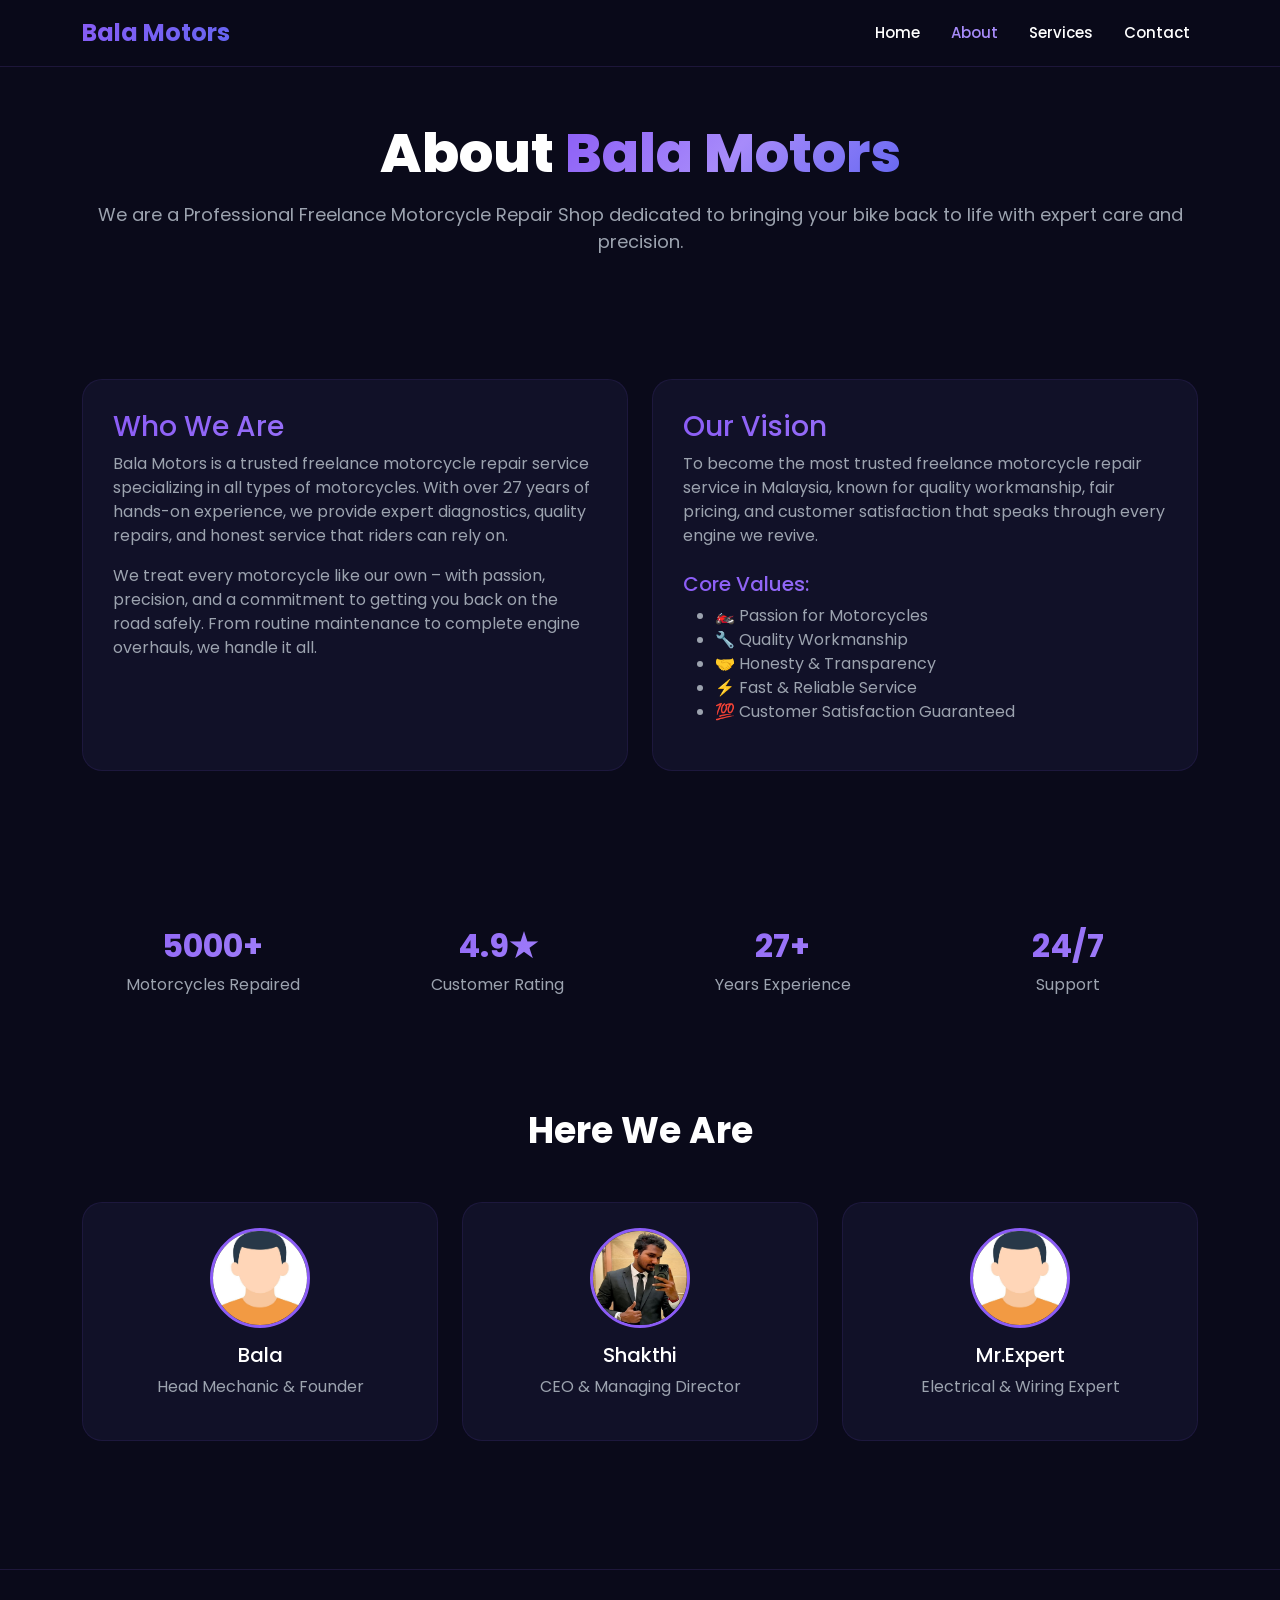
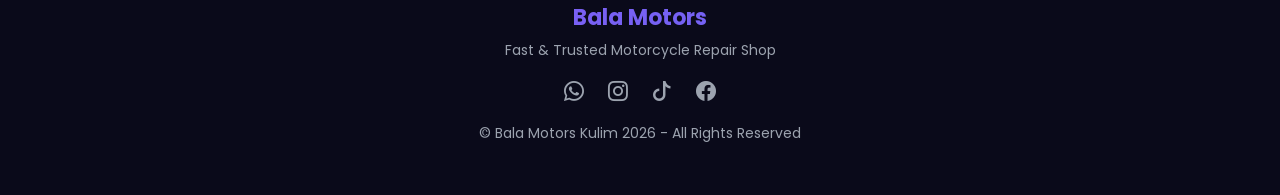
==== About.html @ bedce53d "First upload" ====
<!DOCTYPE html>
<html lang="en">
<head>
<meta charset="UTF-8">
<meta name="viewport" content="width=device-width, initial-scale=1.0">

<title>About Us | Bala Motors</title>

<link href="https://cdn.jsdelivr.net/npm/bootstrap@5.3.3/dist/css/bootstrap.min.css" rel="stylesheet">
<link rel="stylesheet" href="https://cdn.jsdelivr.net/npm/bootstrap-icons@1.11.3/font/bootstrap-icons.min.css">
<link href="https://fonts.googleapis.com/css2?family=Poppins:wght@300;400;500;600;700&display=swap" rel="stylesheet">
<link href="https://unpkg.com/aos@2.3.4/dist/aos.css" rel="stylesheet">
<link rel="stylesheet" href="style.css">

<style>

.about-hero{
    padding:120px 0 60px;
    text-align:center;
}

.about-hero h1{
    font-size:55px;
    font-weight:800;
}

.about-hero .gradient-text{
    background:linear-gradient(135deg, #8b5cf6, #a78bfa, #6366f1);
    -webkit-background-clip:text;
    -webkit-text-fill-color:transparent;
    background-clip:text;
}

.about-hero p{
    color:#9ca3af;
    margin-top:15px;
    font-size:18px;
}

.stats-section{
    text-align:center;
    margin-top:60px;
}

.stats-section h2{
    background:linear-gradient(135deg, #8b5cf6, #a78bfa);
    -webkit-background-clip:text;
    -webkit-text-fill-color:transparent;
    background-clip:text;
    font-weight:700;
}

.stats-section p{
    color:#9ca3af;
}

.team-card{
    background:#111128;
    border-radius:20px;
    padding:25px;
    text-align:center;
    transition:0.4s;
    border:1px solid rgba(139,92,246,0.1);
}

.team-card:hover{
    transform:translateY(-10px);
    box-shadow:0 0 25px rgba(139,92,246,0.2);
    border-color:#8b5cf6;
}

.team-card img{
    width:100px;
    height:100px;
    border-radius:50%;
    margin-bottom:15px;
    border:3px solid #8b5cf6;
}

.gradient-text-small{
    background:linear-gradient(135deg, #8b5cf6, #a78bfa);
    -webkit-background-clip:text;
    -webkit-text-fill-color:transparent;
    background-clip:text;
}

</style>

</head>
<body>

<!-- NAVBAR -->
<nav class="navbar navbar-expand-lg navbar-dark fixed-top">
<div class="container">
<a class="navbar-brand" href="index.html">Bala Motors</a>
<button class="navbar-toggler" data-bs-toggle="collapse" data-bs-target="#navbarNav">
<span class="navbar-toggler-icon"></span>
</button>
<div class="collapse navbar-collapse" id="navbarNav">
<ul class="navbar-nav ms-auto">
<li class="nav-item"><a class="nav-link" href="index.html">Home</a></li>
<li class="nav-item"><a class="nav-link active" href="About.html">About</a></li>
<li class="nav-item"><a class="nav-link" href="Services.html">Services</a></li>
<li class="nav-item"><a class="nav-link" href="Contact.html">Contact</a></li>
</ul>
</div>
</div>
</nav>

<!-- HERO -->
<section class="about-hero">
<div class="container">
<h1 data-aos="fade-up">About <span class="gradient-text">Bala Motors</span></h1>
<p data-aos="fade-up" data-aos-delay="100">We are a Professional Freelance Motorcycle Repair Shop dedicated to bringing your bike back to life with expert care and precision.</p>
</div>
</section>

<!-- ABOUT INFO -->
<section class="py-5">
<div class="container">
<div class="row g-4">

<div class="col-lg-6" data-aos="fade-right">
<div class="card-custom">
<h3 class="gradient-text-small">Who We Are</h3>
<p class="text-secondary">Bala Motors is a trusted freelance motorcycle repair service specializing in all types of motorcycles. With over 27 years of hands-on experience, we provide expert diagnostics, quality repairs, and honest service that riders can rely on.</p>
<p class="text-secondary">We treat every motorcycle like our own – with passion, precision, and a commitment to getting you back on the road safely. From routine maintenance to complete engine overhauls, we handle it all.</p>
</div>
</div>

<div class="col-lg-6" data-aos="fade-left">
<div class="card-custom">
<h3 class="gradient-text-small">Our Vision</h3>
<p class="text-secondary">To become the most trusted freelance motorcycle repair service in Malaysia, known for quality workmanship, fair pricing, and customer satisfaction that speaks through every engine we revive.</p>
<h5 class="mt-4 gradient-text-small">Core Values:</h5>
<ul class="text-secondary">
<li>🏍️ Passion for Motorcycles</li>
<li>🔧 Quality Workmanship</li>
<li>🤝 Honesty & Transparency</li>
<li>⚡ Fast & Reliable Service</li>
<li>💯 Customer Satisfaction Guaranteed</li>
</ul>
</div>
</div>

</div>
</div>
</section>

<!-- STATS -->
<section class="py-5">
<div class="container stats-section">
<div class="row">
<div class="col-lg-3 col-6"><h2>5000+</h2><p>Motorcycles Repaired</p></div>
<div class="col-lg-3 col-6"><h2>4.9★</h2><p>Customer Rating</p></div>
<div class="col-lg-3 col-6"><h2>27+</h2><p>Years Experience</p></div>
<div class="col-lg-3 col-6"><h2>24/7</h2><p>Support</p></div>
</div>
</div>
</section>

<!-- TEAM -->
<section class="py-5">
<div class="container">
<div class="section-title"><h2>Here We <span class="gradient-text">Are</span></h2></div>
<div class="row g-4">

<div class="col-lg-4">
<div class="team-card" data-aos="zoom-in">
<img src="bala.jpeg">
<h5>Bala</h5>
<p class="text-secondary">Head Mechanic & Founder</p>
</div>
</div>

<div class="col-lg-4">
<div class="team-card" data-aos="zoom-in" data-aos-delay="100">
<img src="shakthi.jpeg">
<h5>Shakthi</h5>
<p class="text-secondary">CEO & Managing Director</p>
</div>
</div>

<div class="col-lg-4">
<div class="team-card" data-aos="zoom-in" data-aos-delay="200">
<img src="bala.jpeg">
<h5>Mr.Expert</h5>
<p class="text-secondary">Electrical & Wiring Expert</p>
</div>
</div>

</div>
</div>
</section>

<!-- FOOTER -->
<footer>
<div class="container">
<h4>Bala Motors</h4>
<p class="text-secondary">Fast & Trusted Motorcycle Repair Shop</p>
<div class="social-icons">
<a href="https://wa.me/601117349896" target="_blank"><i class="bi bi-whatsapp"></i></a>
<a href="https://www.instagram.com/balamotors_kulim?igsh=MWhoMzZ2YWgzcnhmag%3D%3D&utm_source=qr" target="_blank"><i class="bi bi-instagram"></i></a>
<a href="https://www.tiktok.com/@bala.motors.kulim?_r=1&_t=ZS-96RLqEryTED" target="_blank"><i class="bi bi-tiktok"></i></a>
<a href="#"><i class="bi bi-facebook"></i></a>
</div>
<p class="text-secondary mt-3">© Bala Motors Kulim 2026 - All Rights Reserved</p>
</div>
</footer>

<script src="https://cdn.jsdelivr.net/npm/bootstrap@5.3.3/dist/js/bootstrap.bundle.min.js"></script>
<script src="https://unpkg.com/aos@2.3.4/dist/aos.js"></script>
<script src="script.js"></script>

</body>
</html>
---- style.css ----
/* ========================= */
/* BALA MOTORS - GLOBAL STYLES */
/* ========================= */

*{
    margin:0;
    padding:0;
    box-sizing:border-box;
    font-family:'Poppins',sans-serif;
}

html{
    scroll-behavior:smooth;
}

body{
    background:#0a0a1a;
    color:white;
    overflow-x:hidden;
}

/* ========================= */
/* NAVBAR - COMPACT */
/* ========================= */
.navbar{
    background:rgba(10,10,26,0.95);
    backdrop-filter:blur(15px);
    padding:10px 0;
    z-index:9999;
    border-bottom:1px solid rgba(139,92,246,0.15);
}

.navbar-brand{
    font-size:24px;
    font-weight:700;
    background:linear-gradient(135deg, #8b5cf6, #6366f1);
    -webkit-background-clip:text;
    -webkit-text-fill-color:transparent;
    background-clip:text;
}

.navbar-toggler{
    border:1px solid rgba(139,92,246,0.3);
    padding:5px 8px;
}

.navbar-toggler:focus{
    box-shadow:0 0 10px rgba(139,92,246,0.3);
}

.navbar-toggler-icon{
    background-image:url("data:image/svg+xml,%3csvg xmlns='http://www.w3.org/2000/svg' viewBox='0 0 30 30'%3e%3cpath stroke='rgba(139, 92, 246, 1)' stroke-linecap='round' stroke-miterlimit='10' stroke-width='2' d='M4 7h22M4 15h22M4 23h22'/%3e%3c/svg%3e");
}

.nav-link{
    color:white !important;
    margin-left:15px;
    transition:0.3s;
    font-weight:500;
    font-size:15px;
}

.nav-link:hover,
.nav-link.active{
    color:#a78bfa !important;
}

/* ========================= */
/* BUTTONS */
/* ========================= */
.btn-custom{
    padding:12px 28px;
    border-radius:50px;
    font-weight:600;
    border:none;
    transition:0.4s;
    text-decoration:none;
    display:inline-block;
    font-size:15px;
}

.btn-purple{
    background:linear-gradient(135deg, #8b5cf6, #6366f1);
    color:white;
    box-shadow:0 0 25px rgba(139,92,246,0.4);
}

.btn-purple:hover{
    transform:translateY(-5px);
    box-shadow:0 0 35px rgba(139,92,246,0.6);
    color:white;
}

.btn-outline-custom{
    border:2px solid #8b5cf6;
    color:#a78bfa;
    margin-left:12px;
}

.btn-outline-custom:hover{
    background:linear-gradient(135deg, #8b5cf6, #6366f1);
    color:white;
    transform:translateY(-5px);
    box-shadow:0 0 25px rgba(139,92,246,0.4);
}

.btn-primary-custom{
    background:linear-gradient(135deg, #8b5cf6, #6366f1);
    border:none;
    padding:14px;
    font-weight:600;
    border-radius:12px;
    color:white;
    transition:0.3s;
    cursor:pointer;
}

.btn-primary-custom:hover{
    box-shadow:0 0 30px rgba(139,92,246,0.5);
    color:white;
    transform:translateY(-2px);
}

/* ========================= */
/* SECTION TITLES */
/* ========================= */
.section-title{
    text-align:center;
    margin-bottom:50px;
}

.section-title h2{
    font-size:36px;
    font-weight:700;
}

.section-title p{
    color:#9ca3af;
    font-size:17px;
}

.text-secondary{
    color:#9ca3af !important;
}

.text-purple{
    color:#a78bfa !important;
}

/* ========================= */
/* CARDS */
/* ========================= */
.card-custom{
    background:#111128;
    padding:30px;
    border-radius:20px;
    transition:0.4s;
    border:1px solid rgba(139,92,246,0.1);
    height:100%;
}

.card-custom:hover{
    transform:translateY(-10px);
    border-color:#8b5cf6;
    box-shadow:0 0 30px rgba(139,92,246,0.2);
}

/* ========================= */
/* FORM */
/* ========================= */
.form-control{
    background:#111128;
    border:1px solid rgba(139,92,246,0.2);
    color:white;
    padding:14px;
    font-size:15px;
    border-radius:12px;
}

.form-control:focus{
    background:#111128;
    color:white;
    border-color:#8b5cf6;
    box-shadow:0 0 15px rgba(139,92,246,0.15);
}

.form-control::placeholder{
    color:#6b7280;
}

.form-control option{
    background:#111128;
    color:white;
}

textarea.form-control{
    resize:vertical;
}

/* ========================= */
/* FOOTER */
/* ========================= */
footer{
    background:#0a0a1a;
    padding:35px 0;
    text-align:center;
    margin-top:80px;
    border-top:1px solid rgba(139,92,246,0.15);
}

footer h4{
    background:linear-gradient(135deg, #8b5cf6, #6366f1);
    -webkit-background-clip:text;
    -webkit-text-fill-color:transparent;
    background-clip:text;
    font-weight:700;
    font-size:22px;
}

footer .text-secondary{
    color:#9ca3af !important;
    font-size:14px;
}

footer .social-icons{
    margin-top:15px;
}

footer .social-icons a{
    color:#9ca3af;
    font-size:20px;
    margin:0 10px;
    transition:0.3s;
    display:inline-block;
    text-decoration:none;
}

footer .social-icons a:hover{
    color:#8b5cf6;
    transform:translateY(-3px);
}

/* ========================= */
/* CHAT SYSTEM */
/* ========================= */
.chat-btn{
    position:fixed;
    bottom:25px;
    right:25px;
    width:55px;
    height:55px;
    background:linear-gradient(135deg, #8b5cf6, #6366f1);
    border-radius:50%;
    display:flex;
    align-items:center;
    justify-content:center;
    font-size:24px;
    cursor:pointer;
    z-index:999999;
    color:white;
    box-shadow:0 0 25px rgba(139,92,246,0.5);
    border:none;
    transition:0.3s;
    animation:pulse 2s infinite;
}

@keyframes pulse{
    0%{box-shadow:0 0 25px rgba(139,92,246,0.5);}
    50%{box-shadow:0 0 45px rgba(139,92,246,0.8);}
    100%{box-shadow:0 0 25px rgba(139,92,246,0.5);}
}

.chat-btn:hover{
    transform:scale(1.1);
    animation:none;
    box-shadow:0 0 50px rgba(139,92,246,0.9);
}

.chat-box{
    position:fixed;
    bottom:90px;
    right:25px;
    width:280px;
    background:#111128;
    border:1px solid #8b5cf6;
    border-radius:15px;
    display:none;
    flex-direction:column;
    z-index:999999;
    overflow:hidden;
}

.chat-header{
    background:linear-gradient(135deg, #8b5cf6, #6366f1);
    padding:10px 15px;
    display:flex;
    justify-content:space-between;
    align-items:center;
    font-weight:600;
    color:white;
    font-size:14px;
}

.chat-header span:last-child{
    cursor:pointer;
    font-size:18px;
}

.chat-header span:last-child:hover{
    color:#000;
}

.chat-body{
    padding:15px;
}

.chat-msg{
    font-size:14px;
    color:#9ca3af;
    margin-bottom:15px;
}

.chat-box button{
    width:100%;
    margin-top:8px;
    padding:10px;
    border:none;
    border-radius:8px;
    background:#1a1a3e;
    color:white;
    cursor:pointer;
    transition:0.3s;
    font-size:13px;
    text-align:left;
    padding-left:15px;
    border:1px solid rgba(139,92,246,0.2);
}

.chat-box button:hover{
    background:linear-gradient(135deg, #8b5cf6, #6366f1);
    transform:translateX(5px);
}

/* ========================= */
/* SCROLLBAR */
/* ========================= */
::-webkit-scrollbar{
    width:8px;
}

::-webkit-scrollbar-track{
    background:#0a0a1a;
}

::-webkit-scrollbar-thumb{
    background:#8b5cf6;
    border-radius:10px;
}

::-webkit-scrollbar-thumb:hover{
    background:#6366f1;
}

/* ========================= */
/* RESPONSIVE - TABLET */
/* ========================= */
@media(max-width:991px){
    .navbar{
        padding:8px 0;
    }
    .navbar-brand{
        font-size:20px;
    }
    .nav-link{
        margin-left:0;
        padding:10px 0;
        text-align:center;
        font-size:16px;
    }
    .navbar-collapse{
        background:rgba(10,10,26,0.98);
        border-radius:15px;
        padding:15px;
        margin-top:10px;
        border:1px solid rgba(139,92,246,0.2);
    }
    
    .hero{
        padding-top:80px;
        text-align:center;
    }
    .hero-text h1{
        font-size:36px;
    }
    .phone-container{
        margin-top:40px;
    }
    .phone-image{
        max-width:280px;
    }
    .stats{
        justify-content:center;
        gap:20px;
    }
    .stat-box h2{
        font-size:24px;
    }
    
    .btn-outline-custom{
        margin-left:0;
        margin-top:12px;
    }
    
    .section-title h2{
        font-size:28px;
    }
    .section-title p{
        font-size:15px;
    }
    
    .welcome-text{
        font-size:18px;
    }
    
    .services-hero h1,
    .about-hero h1,
    .contact-hero h1{
        font-size:38px;
    }
    
    .image-slider img{
        height:280px;
    }
    
    footer{
        padding:25px 0;
    }
    footer h4{
        font-size:20px;
    }
}

/* ========================= */
/* RESPONSIVE - MOBILE */
/* ========================= */
@media(max-width:576px){
    .navbar{
        padding:6px 0;
    }
    .navbar-brand{
        font-size:18px;
    }
    
    .hero{
        padding-top:70px;
        min-height:auto;
        padding-bottom:40px;
    }
    .hero-text h1{
        font-size:26px;
    }
    .hero-text .highlight{
        font-size:13px;
        padding:4px 10px;
    }
    .hero-text p{
        font-size:14px;
    }
    .hero-btns{
        margin-top:25px;
    }
    .hero-btns .btn-custom{
        display:block;
        width:100%;
        text-align:center;
        margin-bottom:10px;
    }
    .hero-btns .btn-outline-custom{
        margin-left:0;
    }
    
    .stats{
        gap:15px;
        margin-top:25px;
    }
    .stat-box h2{
        font-size:20px;
    }
    .stat-box p{
        font-size:12px;
    }
    
    .phone-container{
        margin-top:30px;
    }
    .phone-image{
        max-width:220px;
    }
    .phone-glow{
        width:200px;
        height:200px;
    }
    
    .section-title h2{
        font-size:22px;
    }
    .section-title p{
        font-size:14px;
    }
    
    .welcome-section{
        padding:40px 0;
    }
    .welcome-text{
        font-size:16px;
    }
    
    .image-slider img{
        height:200px;
    }
    .slider-btn{
        width:32px;
        height:32px;
        font-size:14px;
    }
    
    .services-hero,
    .about-hero{
        padding:100px 0 40px;
    }
    .services-hero h1,
    .about-hero h1{
        font-size:30px;
    }
    .services-hero p,
    .about-hero p{
        font-size:14px;
    }
    
    .contact-hero{
        padding:110px 0 40px;
    }
    .contact-hero h1{
        font-size:32px;
    }
    .contact-hero p{
        font-size:14px;
    }
    
    .card-custom,
    .service-card,
    .card-box{
        padding:20px 15px;
    }
    .service-card h4{
        font-size:17px;
    }
    .service-card ul li{
        font-size:13px;
    }
    
    .team-card img{
        width:80px;
        height:80px;
    }
    
    .stats-section .col-6{
        margin-bottom:15px;
    }
    .stats-section h2{
        font-size:22px;
    }
    .stats-section p{
        font-size:12px;
    }
    
    .chat-btn{
        width:48px;
        height:48px;
        font-size:20px;
        bottom:20px;
        right:15px;
    }
    .chat-box{
        width:260px;
        bottom:80px;
        right:15px;
    }
    
    footer{
        padding:20px 0;
        margin-top:50px;
    }
    footer h4{
        font-size:18px;
    }
    footer .text-secondary{
        font-size:12px;
    }
    footer .social-icons a{
        font-size:18px;
        margin:0 8px;
    }
    
    .btn-custom{
        padding:10px 20px;
        font-size:14px;
    }
    
    .btn-primary-custom{
        padding:12px;
        font-size:14px;
    }
    
    iframe{
        height:200px;
    }
}
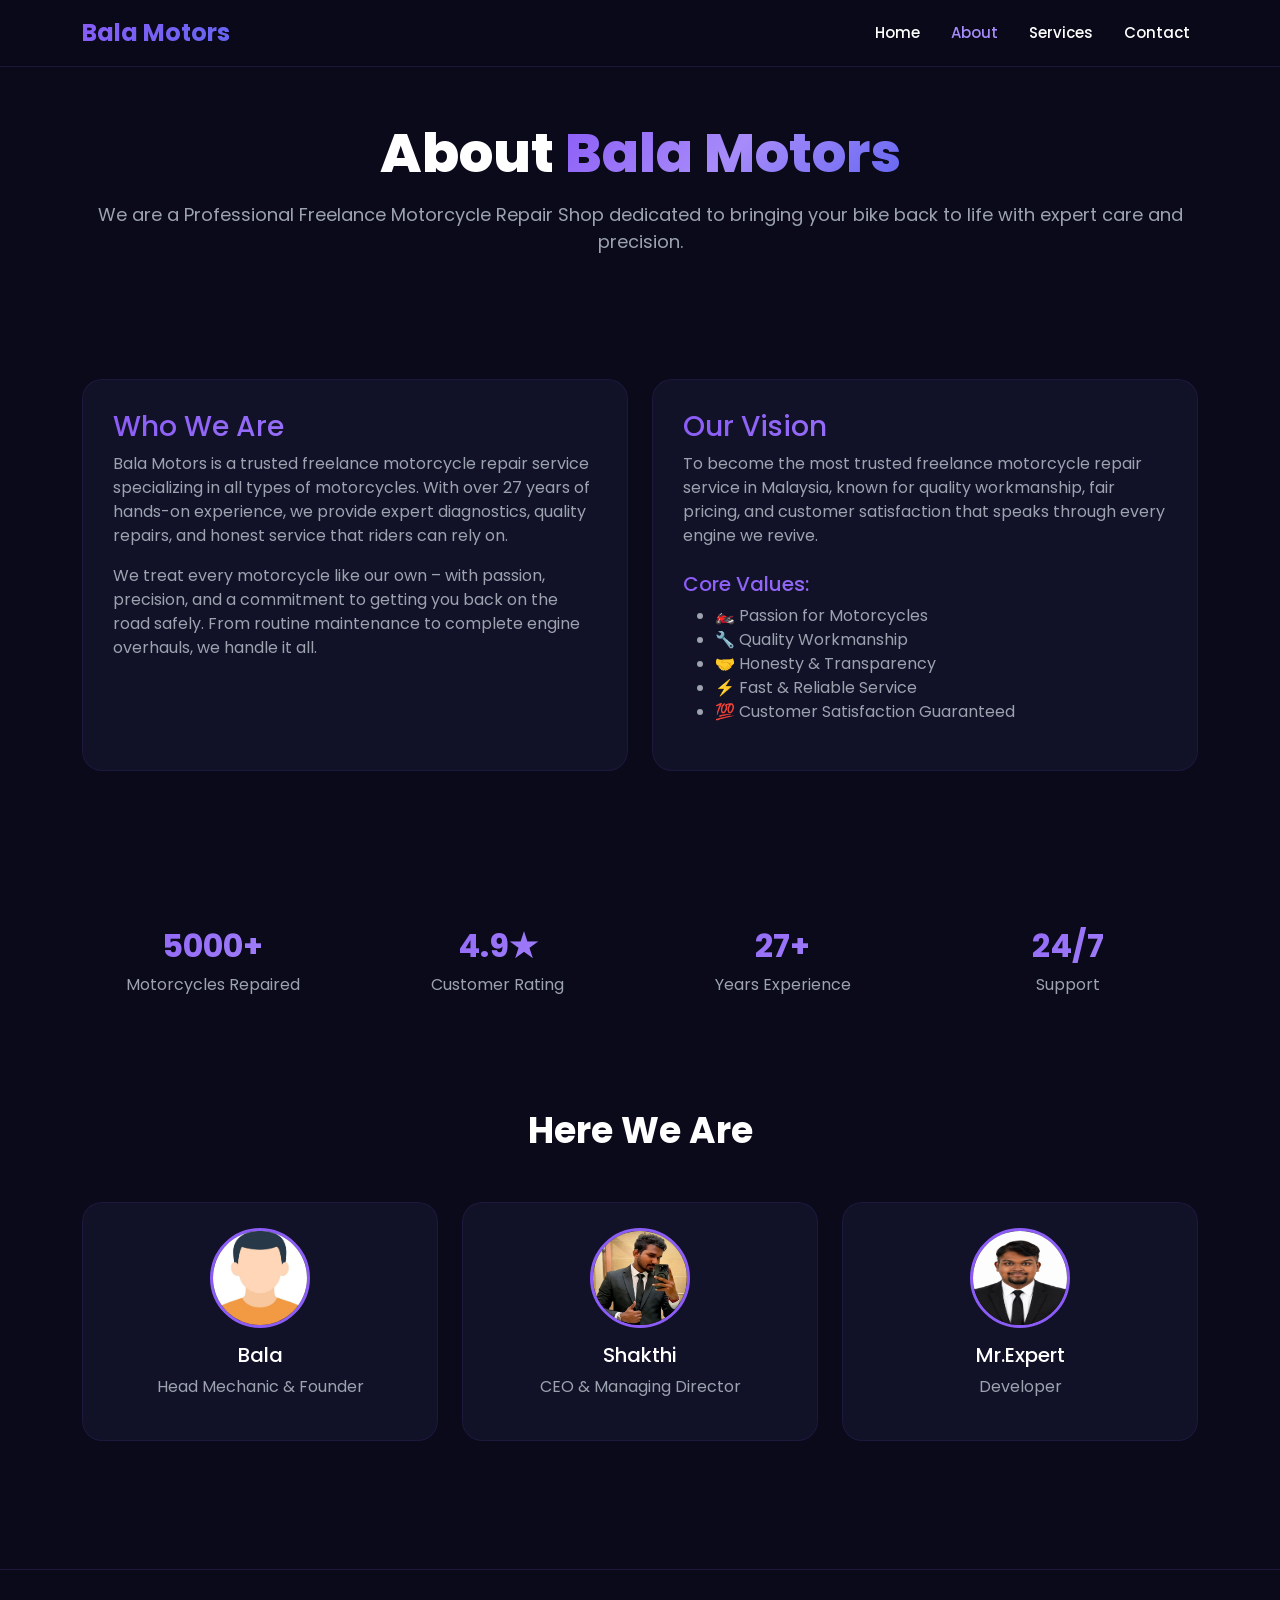
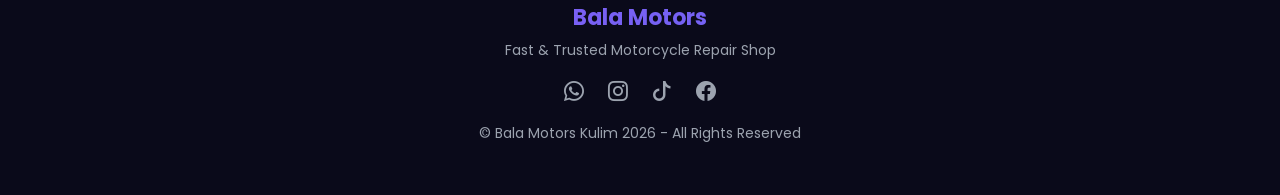
==== commit c28a4801: "Added vish image" ====
--- a/About.html
+++ b/About.html
@@ -183,9 +183,9 @@
 
 <div class="col-lg-4">
 <div class="team-card" data-aos="zoom-in" data-aos-delay="200">
-<img src="bala.jpeg">
+<img src="Vish.jpeg">
 <h5>Mr.Expert</h5>
-<p class="text-secondary">Electrical & Wiring Expert</p>
+<p class="text-secondary">Developer</p>
 </div>
 </div>
 
--- a/style.css
+++ b/style.css
@@ -362,6 +362,46 @@
 }
 
 /* ========================= */
+/* SERVICE PRICE STYLING */
+/* ========================= */
+.service-card ul li .price {
+    color: #a78bfa;
+    font-weight: 600;
+    font-size: 14px;
+    white-space: nowrap;
+}
+
+/* ========================= */
+/* NEW: DISABLED FORM FIELDS */
+/* ========================= */
+.form-control:disabled {
+    background-color: #1a1a3e;
+    color: #6b7280;
+    cursor: not-allowed;
+    border-color: rgba(139,92,246,0.05);
+}
+.form-check-input:disabled {
+    cursor: not-allowed;
+    opacity: 0.5;
+}
+
+/* ========================= */
+/* NEW: ESTIMATE PRICE BOX */
+/* ========================= */
+#estimateBox {
+    transition: all 0.3s ease;
+}
+#estimateBox span:first-child {
+    color: #a78bfa;
+    font-weight: 600;
+}
+#estimateBox span:last-child {
+    color: #ffffff;
+    font-size: 20px;
+    font-weight: 700;
+}
+
+/* ========================= */
 /* RESPONSIVE - TABLET */
 /* ========================= */
 @media(max-width:991px){
@@ -615,4 +655,16 @@
     iframe{
         height:200px;
     }
+}
+
+/* Disabled form fields */
+.form-control:disabled {
+    background-color: #1a1a3e;
+    color: #6b7280;
+    cursor: not-allowed;
+    border-color: rgba(139,92,246,0.05);
+}
+.form-check-input:disabled {
+    cursor: not-allowed;
+    opacity: 0.5;
 }
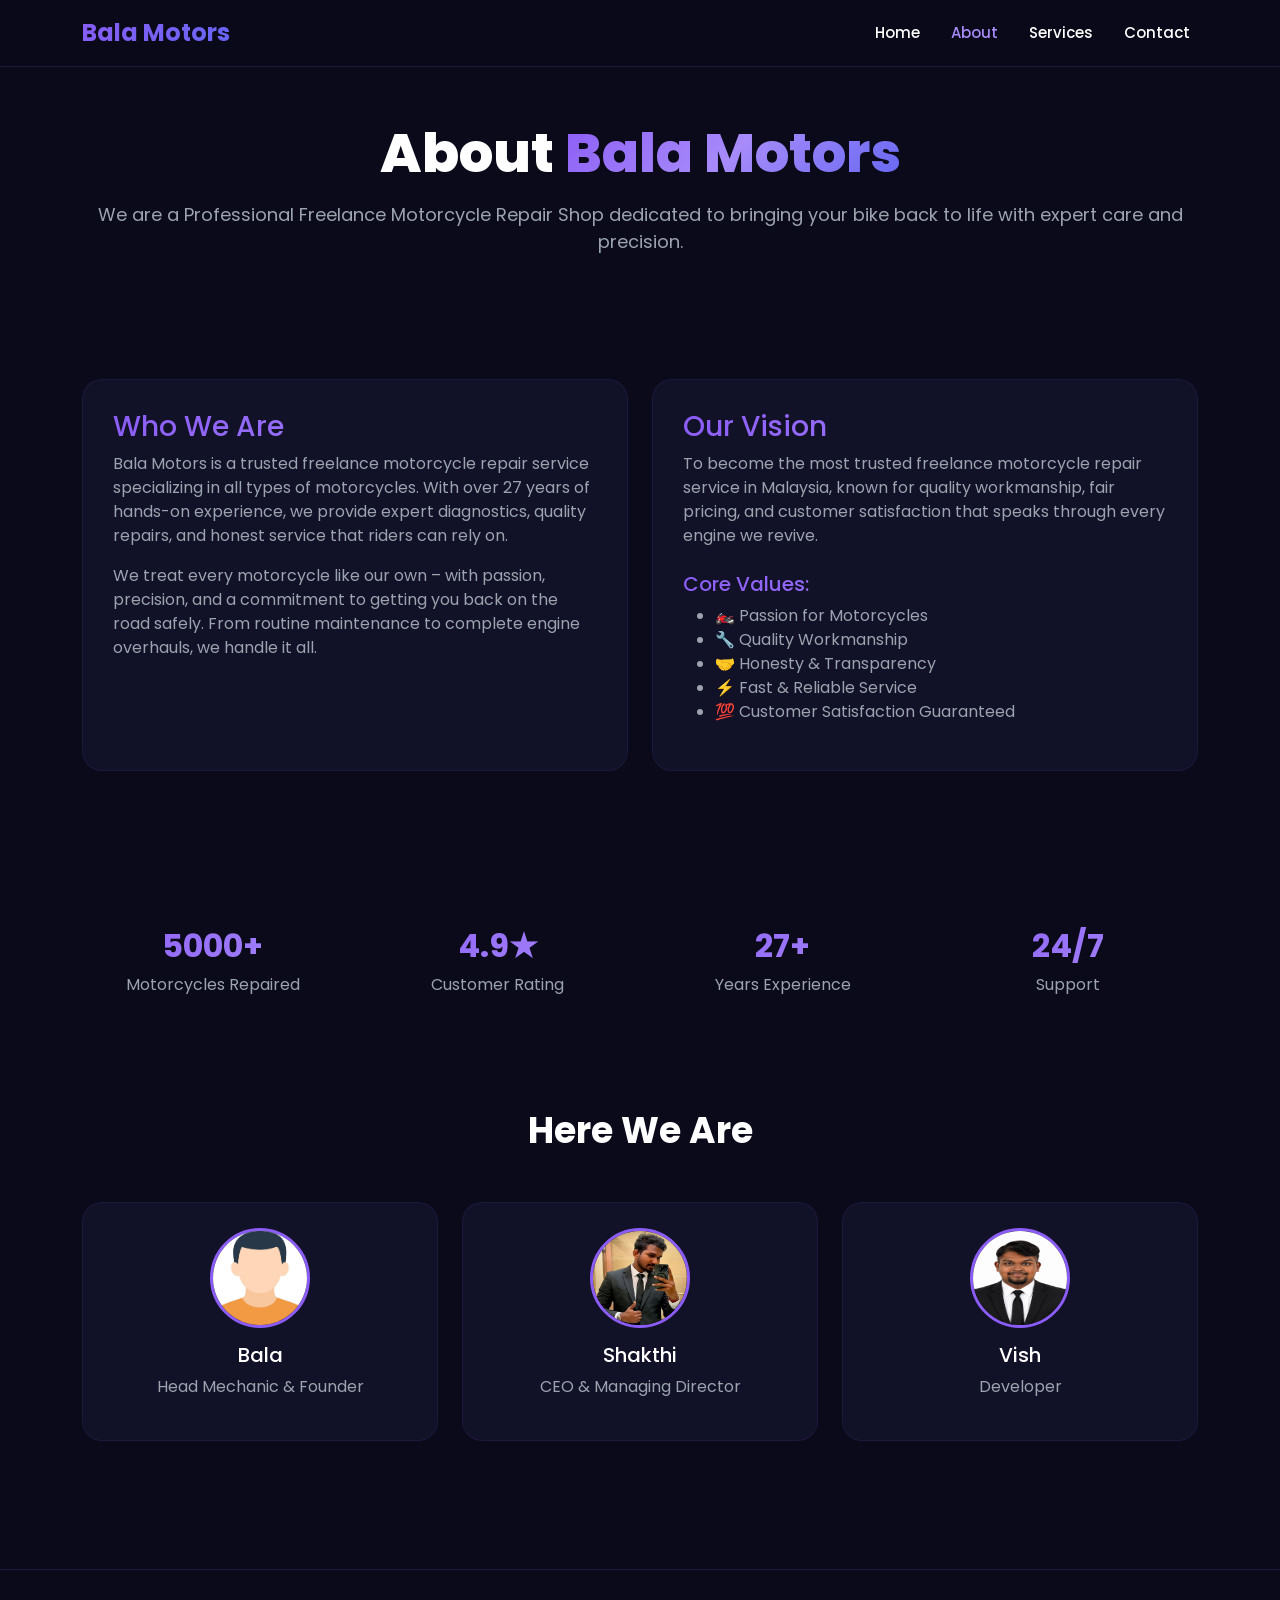
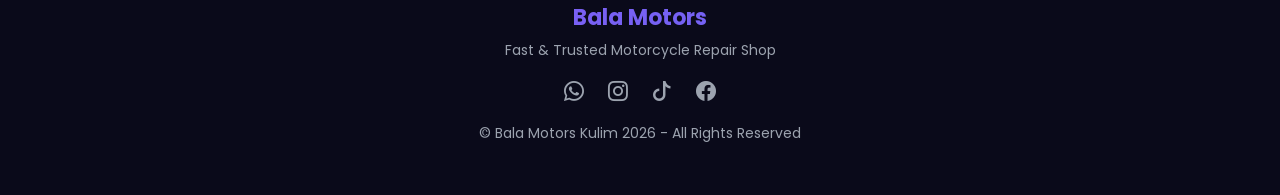
==== commit 15bed67a: "Added vish name" ====
--- a/About.html
+++ b/About.html
@@ -184,7 +184,7 @@
 <div class="col-lg-4">
 <div class="team-card" data-aos="zoom-in" data-aos-delay="200">
 <img src="Vish.jpeg">
-<h5>Mr.Expert</h5>
+<h5>Vish</h5>
 <p class="text-secondary">Developer</p>
 </div>
 </div>
